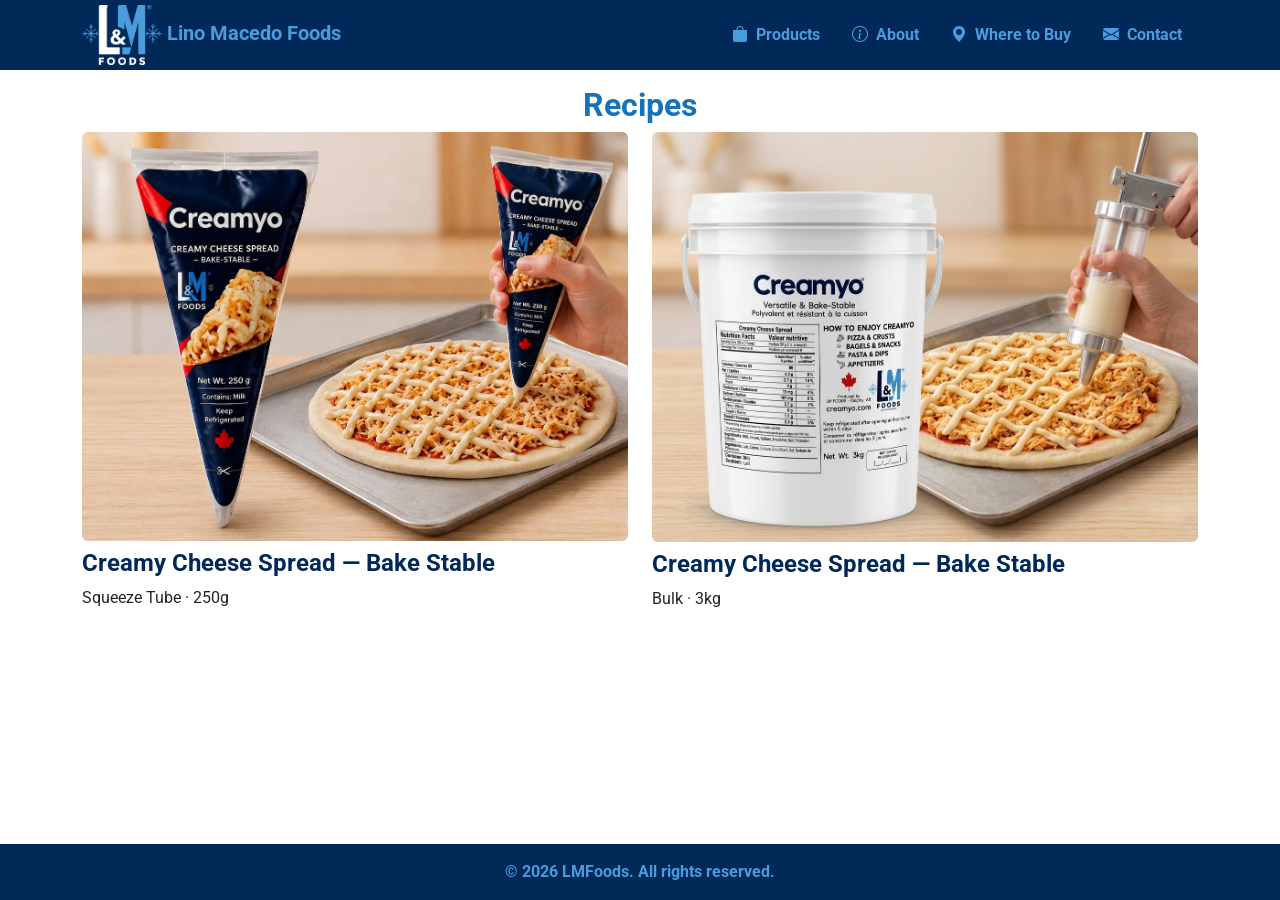
==== howtoenjoy/index.html @ a898cb68 "howtoenjoy como index em outra pasta" ====
<!DOCTYPE html>
<html lang="pt-br">
<head>
    <meta charset="UTF-8">
    <meta name="viewport" content="width=device-width, initial-scale=1.0">
    <title>LM Foods</title>
    <link href="https://cdn.jsdelivr.net/npm/bootstrap@5.3.3/dist/css/bootstrap.min.css" rel="stylesheet" integrity="sha384-QWTKZyjpPEjISv5WaRU9OFeRpok6YctnYmDr5pNlyT2bRjXh0JMhjY6hW+ALEwIH" crossorigin="anonymous">
    <link rel="preconnect" href="https://fonts.googleapis.com">
    <link rel="preconnect" href="https://fonts.gstatic.com" crossorigin>
    <link href="https://fonts.googleapis.com/css2?family=Pacifico&family=Roboto:wght@400;700&display=swap" rel="stylesheet">
    <link rel="stylesheet" href="https://cdn.jsdelivr.net/npm/bootstrap-icons@1.11.3/font/bootstrap-icons.min.css">
    <!-- o main.css deve ser o último, pois precisa carregar os arquivos externos primeiro -->
    <link rel="stylesheet" href="../css/styles.css">
    <link rel="icon" type="image/png" sizes="32x32" href="imgs/favicon/favicon.png">
</head>
<!-- <body> -->
<body class="d-flex flex-column min-vh-100">
    <header class="navbar navbar-expand-lg sticky-top p-0" id="cabecalho">
        <div class="container">
            <!-- m-0 retira a margem padrão do navbar-brand, centralizando o título na vertical -->
            <h1 class="navbar-brand m-0 fw-bold fs-10">
                <img src="../imgs/LogoSimples_dark.png" alt="LMFoods">
                Lino Macedo Foods
            </h1>
            <button class="navbar-toggler" data-bs-toggle="collapse" data-bs-target="#menu-nav">
                <span class="navbar-dark navbar-toggler-icon"></span>
            </button>
            <nav class="navbar-collapse collapse justify-content-end" id="menu-nav">
                <!-- d-block deixa os itens um abaixo do outro, d-md-flex deixa os itens lado a lado para telas médias ou maiores -->
                <ul class="nav nav-pills d-block d-md-flex">
                    <li class="nav-item fw-bold">
                        <a href="../index.html#products" class="nav-link">
                            <i class="bi bi-bag-fill me-1"></i>
                            Products
                        </a>
                    </li>
                    <li class="nav-item fw-bold">
                        <a href="../index.html#about" class="nav-link">
                            <i class="bi bi-info-circle me-1"></i>
                            About
                        </a>
                    </li>
                    <li class="nav-item fw-bold">
                        <a href="../index.html#buy" class="nav-link">
                            <i class="bi bi-geo-alt-fill me-1"></i>
                            Where to Buy
                        </a>
                    </li>
                    <li class="nav-item fw-bold">
                        <a href="../index.html#contact" class="nav-link">
                            <i class="bi bi-envelope-fill me-1"></i>
                            Contact
                        </a>
                    </li>
                </ul>
            </nav>
        </div>
    </header>

            <section class="pt-3" id="recipes">
            <!-- Recipes -->
            <div class="container">
                <div class="row">
                    <h2 class="fw-bold text-colored text-center"><span class="text-colored2">Recipes</span></h2>
                </div>
                <div class="row mt-6">
                    <div class="col-md-6">
                        <img src="../products/creamyo/bake.png" alt="" class="d-block w-100 rounded mb-2">
                        <h3 class="fw-bold text-colored fs-4">
                            <i class="bi"></i>
                            Creamy Cheese Spread — Bake Stable
                        </h3>
                        <p>Squeeze Tube · 250g</p>
                    </div>
                    <div class="col-md-6">
                        <img src="../products/creamyo/bake3.png" alt="" class="d-block w-100 rounded mb-2">
                        <h3 class="fw-bold text-colored fs-4">
                            <i class="bi"></i>
                            Creamy Cheese Spread — Bake Stable
                        </h3>
                        <p>Bulk · 3kg</p>
                    </div>
                </div>
            </div>
        </section>


    <footer class="mt-auto footer">
        <p class="text-center fw-bold m-0">
            © 2026 LMFoods. All rights reserved.
        </p>
    </footer>

    <script src="https://cdn.jsdelivr.net/npm/bootstrap@5.3.3/dist/js/bootstrap.bundle.min.js" integrity="sha384-YvpcrYf0tY3lHB60NNkmXc5s9fDVZLESaAA55NDzOxhy9GkcIdslK1eN7N6jIeHz" crossorigin="anonymous"></script>
</body>
</html>
---- css/styles.css ----
/* Definição de cores */
:root {
    --cor-primaria: #002859;
    --cor-secundaria: #1673b9;
    --cor-terciaria: #4a9ddc;
}

body {
    font-family: Roboto, sans-serif;
}

.footer {
    background-color: var(--cor-primaria);
    padding: 16px;

    p {
        color: var(--cor-terciaria);
        
        a {
            /* text-decoration: none; */
            color: var(--cor-terciaria);
        }
    }
}

.navbar {
    background-color: var(--cor-primaria);
}

#cabecalho .nav .nav-link.active {
    background-color: var(--cor-terciaria);
    color: var(--cor-primaria);
}

#cabecalho img {
    width: 80px;
}

#cabecalho .nav .nav-link,
.navbar-brand,
.navbar-brand:hover{
    color: var(--cor-terciaria)
}

.navbar-toggler {
    background-color: var(--cor-secundaria)
}

.carousel-item img {
    /* height: 760px; */
    height: 720px;
    width: 100%;
}

.section-title {
    /* font-family: Pacifico, cursive; */
}

.text-colored {
    color: var(--cor-primaria);
}

.text-colored2 {
    color: var(--cor-secundaria);
}

.text-colored3 {
    color: var(--cor-terciaria);
}

/* Adicionar seções alternadas com o fundo colorido */
#sobre,
#cardapio,
#produtos {
    background-color: var(--cor-secundaria)
}

.nav-cardapio .nav-link.active,
.nav-cardapio .nav-link.active:hover,
#contato button {
    background-color: var(--cor-primaria);
    color: var(--cor-terciaria)
}

.nav-cardapio .nav-link:hover {
    color: var(--cor-primaria);
}

.social-link li {
    text-decoration: none;
    display: inline;
}

.social-link a {
    text-decoration: none;
}

.icon-color {
    color: var(--cor-secundaria);
}

@media (max-width: 767px){
    .carousel-item img {
        /* height: 160px; */
        height: 152px;
    }
}

/* #produtos {
    height: 768px;
} */
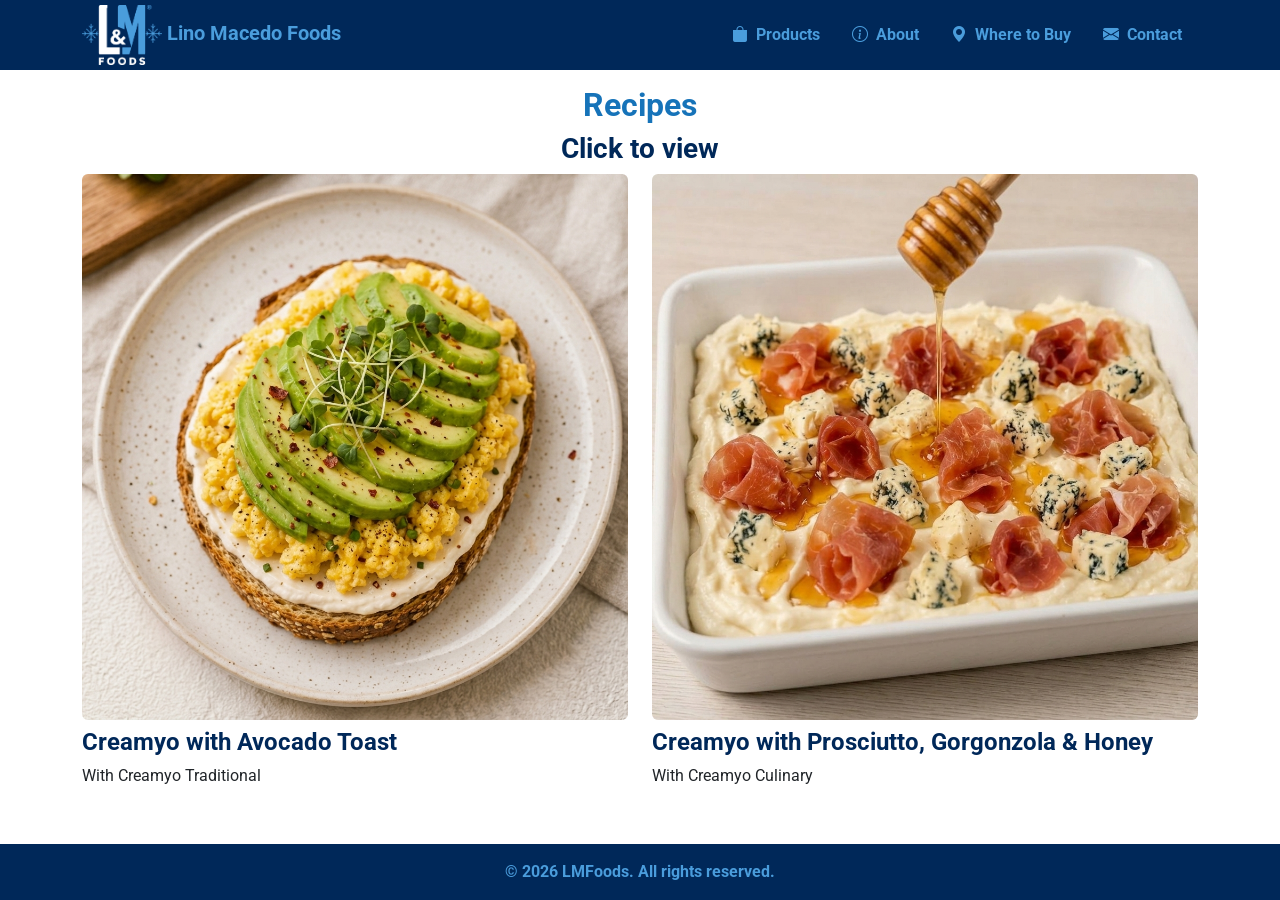
==== commit b8aef805: "receitas toast e appetizer" ====
--- a/howtoenjoy/index.html
+++ b/howtoenjoy/index.html
@@ -62,24 +62,45 @@
             <div class="container">
                 <div class="row">
                     <h2 class="fw-bold text-colored text-center"><span class="text-colored2">Recipes</span></h2>
+                    <h3 class="fw-bold text-colored text-center">Click to view</h3>
                 </div>
                 <div class="row mt-6">
+                    <!-- Card -->
                     <div class="col-md-6">
-                        <img src="../products/creamyo/bake.png" alt="" class="d-block w-100 rounded mb-2">
+                        <img 
+                            src="toast/avocadotoast.png" 
+                            alt="Creamyo with Avocado Toast"
+                            class="d-block w-100 rounded mb-2"
+                            style="cursor: pointer;"
+                            data-bs-toggle="modal"
+                            data-bs-target="#toastModal"
+                        >
+
                         <h3 class="fw-bold text-colored fs-4">
                             <i class="bi"></i>
-                            Creamy Cheese Spread — Bake Stable
+                            Creamyo with Avocado Toast
                         </h3>
-                        <p>Squeeze Tube · 250g</p>
+                        <p>With Creamyo Traditional</p>
                     </div>
+
+                    <!-- Card -->
                     <div class="col-md-6">
-                        <img src="../products/creamyo/bake3.png" alt="" class="d-block w-100 rounded mb-2">
+                        <img 
+                            src="appetizer/appetizer.png" 
+                            alt="Appetizer"
+                            class="d-block w-100 rounded mb-2"
+                            style="cursor: pointer;"
+                            data-bs-toggle="modal"
+                            data-bs-target="#appetizerModal"
+                        >
+
                         <h3 class="fw-bold text-colored fs-4">
                             <i class="bi"></i>
-                            Creamy Cheese Spread — Bake Stable
+                            Creamyo with Prosciutto, Gorgonzola & Honey
                         </h3>
-                        <p>Bulk · 3kg</p>
+                        <p>With Creamyo Culinary</p>
                     </div>
+                    
                 </div>
             </div>
         </section>
@@ -92,5 +113,49 @@
     </footer>
 
     <script src="https://cdn.jsdelivr.net/npm/bootstrap@5.3.3/dist/js/bootstrap.bundle.min.js" integrity="sha384-YvpcrYf0tY3lHB60NNkmXc5s9fDVZLESaAA55NDzOxhy9GkcIdslK1eN7N6jIeHz" crossorigin="anonymous"></script>
+
+    <!-- Modal -->
+    <div class="modal fade" id="toastModal" tabindex="-1" aria-hidden="true">
+        <div class="modal-dialog modal-dialog-centered modal-lg">
+            <div class="modal-content">
+
+            <div class="modal-header">
+                <h5 class="modal-title">Creamyo with Avocado Toast</h5>
+                <button type="button" class="btn-close" data-bs-dismiss="modal"></button>
+            </div>
+
+            <div class="modal-body text-center">
+                <img 
+                    src="toast/avocadotoast_r.jpeg" 
+                    alt="Avocado Toast Recipe"
+                    class="img-fluid rounded"
+                >
+            </div>
+
+            </div>
+        </div>
+    </div>
+
+    <!-- Modal -->
+    <div class="modal fade" id="appetizerModal" tabindex="-1" aria-hidden="true">
+        <div class="modal-dialog modal-dialog-centered modal-lg">
+            <div class="modal-content">
+
+            <div class="modal-header">
+                <h5 class="modal-title">Creamyo with Prosciutto, Gorgonzola & Honey</h5>
+                <button type="button" class="btn-close" data-bs-dismiss="modal"></button>
+            </div>
+
+            <div class="modal-body text-center">
+                <img 
+                    src="appetizer/appetizer_r.png" 
+                    alt="Creamyo with prosciutto, gorgonzola and honey"
+                    class="img-fluid rounded"
+                >
+            </div>
+
+            </div>
+        </div>
+    </div>
 </body>
 </html>
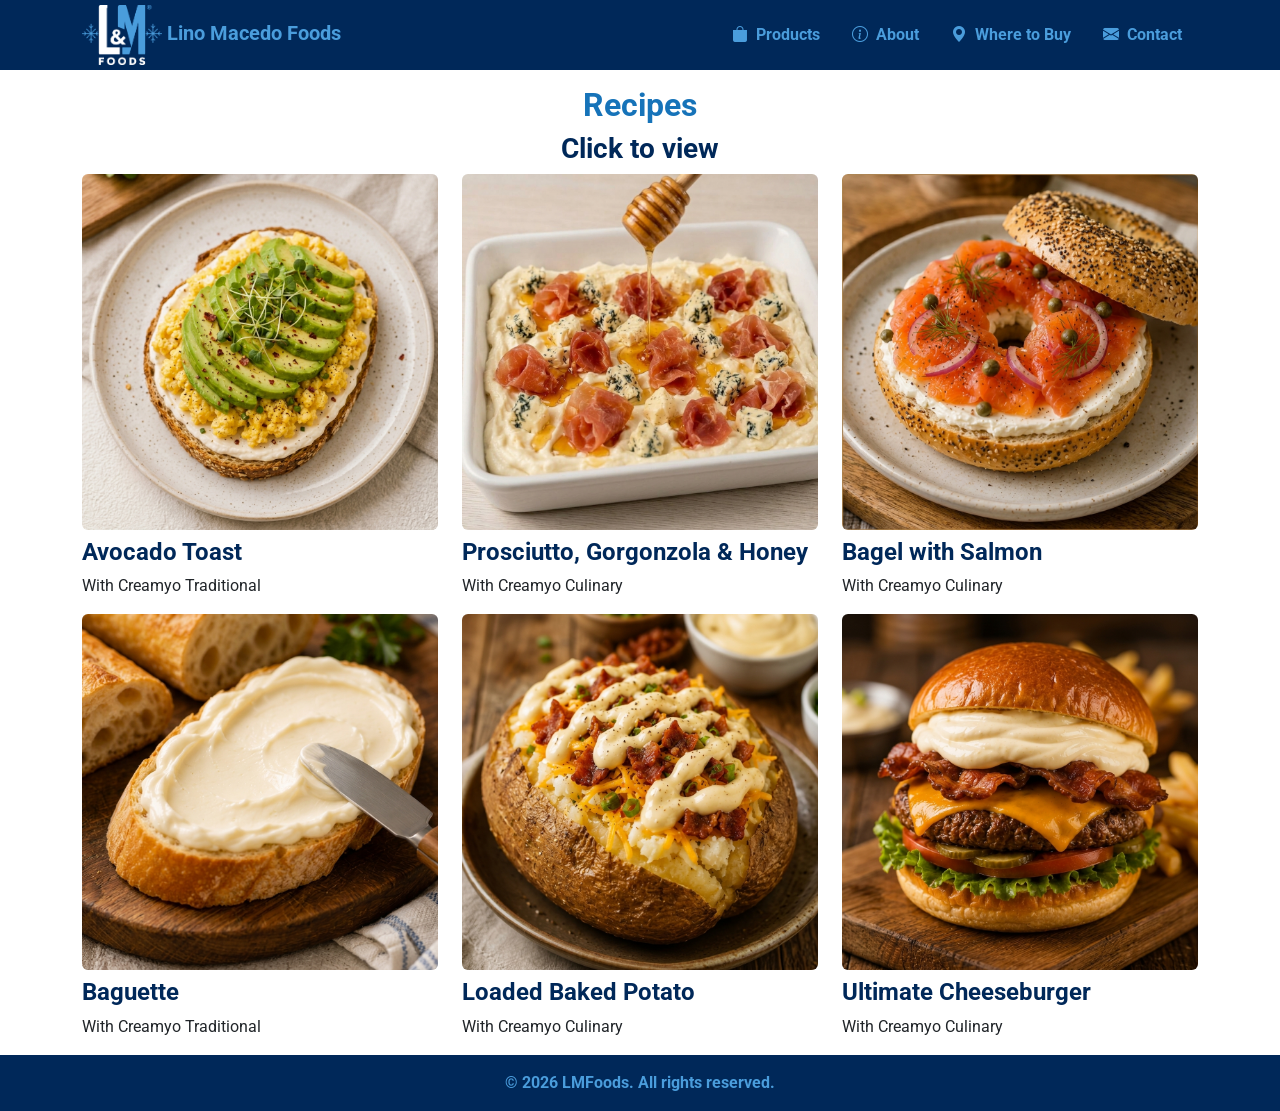
==== commit c5d586fb: "second row recipes" ====
--- a/howtoenjoy/index.html
+++ b/howtoenjoy/index.html
@@ -64,12 +64,14 @@
                     <h2 class="fw-bold text-colored text-center"><span class="text-colored2">Recipes</span></h2>
                     <h3 class="fw-bold text-colored text-center">Click to view</h3>
                 </div>
+
+                <!-- First row-->
                 <div class="row mt-6">
                     <!-- Card -->
-                    <div class="col-md-6">
+                    <div class="col-md-4">
                         <img 
                             src="toast/avocadotoast.png" 
-                            alt="Creamyo with Avocado Toast"
+                            alt="Avocado Toast"
                             class="d-block w-100 rounded mb-2"
                             style="cursor: pointer;"
                             data-bs-toggle="modal"
@@ -78,13 +80,13 @@
 
                         <h3 class="fw-bold text-colored fs-4">
                             <i class="bi"></i>
-                            Creamyo with Avocado Toast
+                            Avocado Toast
                         </h3>
                         <p>With Creamyo Traditional</p>
                     </div>
 
                     <!-- Card -->
-                    <div class="col-md-6">
+                    <div class="col-md-4">
                         <img 
                             src="appetizer/appetizer.png" 
                             alt="Appetizer"
@@ -96,7 +98,83 @@
 
                         <h3 class="fw-bold text-colored fs-4">
                             <i class="bi"></i>
-                            Creamyo with Prosciutto, Gorgonzola & Honey
+                            Prosciutto, Gorgonzola & Honey
+                        </h3>
+                        <p>With Creamyo Culinary</p>
+                    </div>
+
+                    <!-- Card -->
+                    <div class="col-md-4">
+                        <img 
+                            src="bagel/bagel.png" 
+                            alt="bagel"
+                            class="d-block w-100 rounded mb-2"
+                            style="cursor: pointer;"
+                            data-bs-toggle="modal"
+                            data-bs-target="#bagelModal"
+                        >
+
+                        <h3 class="fw-bold text-colored fs-4">
+                            <i class="bi"></i>
+                            Bagel with Salmon
+                        </h3>
+                        <p>With Creamyo Culinary</p>
+                    </div>
+                    
+                </div>
+
+                <!-- Second row -->
+                <div class="row mt-6">
+                    <!-- Card -->
+                    <div class="col-md-4">
+                        <img 
+                            src="baguette/baguette.png" 
+                            alt="Baguette"
+                            class="d-block w-100 rounded mb-2"
+                            style="cursor: pointer;"
+                            data-bs-toggle="modal"
+                            data-bs-target="#baguetteModal"
+                        >
+
+                        <h3 class="fw-bold text-colored fs-4">
+                            <i class="bi"></i>
+                            Baguette
+                        </h3>
+                        <p>With Creamyo Traditional</p>
+                    </div>
+
+                    <!-- Card -->
+                    <div class="col-md-4">
+                        <img 
+                            src="baked_potato/baked_potato.png" 
+                            alt="Loaded Baked Potato"
+                            class="d-block w-100 rounded mb-2"
+                            style="cursor: pointer;"
+                            data-bs-toggle="modal"
+                            data-bs-target="#bakedModal"
+                        >
+
+                        <h3 class="fw-bold text-colored fs-4">
+                            <i class="bi"></i>
+                            Loaded Baked Potato
+                        </h3>
+                        <p>With Creamyo Culinary</p>
+                    </div>
+
+                    <!-- Card -->
+                    <div class="col-md-4">
+                        <img 
+                            src="burger/burger.png" 
+                            alt="Ultimate Cheeseburger"
+                            class="d-block w-100 rounded mb-2"
+                            style="cursor: pointer;"
+                            data-bs-toggle="modal"
+                            data-bs-target="#burgerModal"
+                        >
+
+                        <h3 class="fw-bold text-colored fs-4">
+                            <i class="bi"></i>
+                            Ultimate Cheeseburger
                         </h3>
                         <p>With Creamyo Culinary</p>
                     </div>
@@ -114,24 +192,23 @@
 
     <script src="https://cdn.jsdelivr.net/npm/bootstrap@5.3.3/dist/js/bootstrap.bundle.min.js" integrity="sha384-YvpcrYf0tY3lHB60NNkmXc5s9fDVZLESaAA55NDzOxhy9GkcIdslK1eN7N6jIeHz" crossorigin="anonymous"></script>
 
+    <!-- First row -->
     <!-- Modal -->
     <div class="modal fade" id="toastModal" tabindex="-1" aria-hidden="true">
         <div class="modal-dialog modal-dialog-centered modal-lg">
             <div class="modal-content">
-
-            <div class="modal-header">
-                <h5 class="modal-title">Creamyo with Avocado Toast</h5>
-                <button type="button" class="btn-close" data-bs-dismiss="modal"></button>
-            </div>
-
-            <div class="modal-body text-center">
-                <img 
-                    src="toast/avocadotoast_r.jpeg" 
-                    alt="Avocado Toast Recipe"
-                    class="img-fluid rounded"
-                >
-            </div>
-
+                <div class="modal-header">
+                    <h5 class="modal-title">Avocado Toast</h5>
+                    <button type="button" class="btn-close" data-bs-dismiss="modal"></button>
+                </div>
+
+                <div class="modal-body text-center">
+                    <img 
+                        src="toast/avocadotoast_r.jpeg" 
+                        alt="Avocado Toast"
+                        class="img-fluid rounded"
+                    >
+                </div>
             </div>
         </div>
     </div>
@@ -140,20 +217,99 @@
     <div class="modal fade" id="appetizerModal" tabindex="-1" aria-hidden="true">
         <div class="modal-dialog modal-dialog-centered modal-lg">
             <div class="modal-content">
-
-            <div class="modal-header">
-                <h5 class="modal-title">Creamyo with Prosciutto, Gorgonzola & Honey</h5>
-                <button type="button" class="btn-close" data-bs-dismiss="modal"></button>
-            </div>
-
-            <div class="modal-body text-center">
-                <img 
-                    src="appetizer/appetizer_r.png" 
-                    alt="Creamyo with prosciutto, gorgonzola and honey"
-                    class="img-fluid rounded"
-                >
-            </div>
-
+                <div class="modal-header">
+                    <h5 class="modal-title">CProsciutto, Gorgonzola & Honey</h5>
+                    <button type="button" class="btn-close" data-bs-dismiss="modal"></button>
+                </div>
+
+                <div class="modal-body text-center">
+                    <img 
+                        src="appetizer/appetizer_r.png" 
+                        alt="Prosciutto, gorgonzola and honey"
+                        class="img-fluid rounded"
+                    >
+                </div>
+            </div>
+        </div>
+    </div>
+
+    <!-- Modal -->
+    <div class="modal fade" id="bagelModal" tabindex="-1" aria-hidden="true">
+        <div class="modal-dialog modal-dialog-centered modal-lg">
+            <div class="modal-content">
+                <div class="modal-header">
+                    <h5 class="modal-title">Bagel with Salmon</h5>
+                    <button type="button" class="btn-close" data-bs-dismiss="modal"></button>
+                </div>
+
+                <div class="modal-body text-center">
+                    <img 
+                        src="bagel/bagel_r.png" 
+                        alt="Bagel with Salmon"
+                        class="img-fluid rounded"
+                    >
+                </div>
+            </div>
+        </div>
+    </div>
+
+    <!-- Second row -->
+    <!-- Modal -->
+    <div class="modal fade" id="baguetteModal" tabindex="-1" aria-hidden="true">
+        <div class="modal-dialog modal-dialog-centered modal-lg">
+            <div class="modal-content">
+                <div class="modal-header">
+                    <h5 class="modal-title">Baguette</h5>
+                    <button type="button" class="btn-close" data-bs-dismiss="modal"></button>
+                </div>
+
+                <div class="modal-body text-center">
+                    <img 
+                        src="baguette/baguette_r.png" 
+                        alt="Baguette"
+                        class="img-fluid rounded"
+                    >
+                </div>
+            </div>
+        </div>
+    </div>
+
+    <!-- Modal -->
+    <div class="modal fade" id="bakedModal" tabindex="-1" aria-hidden="true">
+        <div class="modal-dialog modal-dialog-centered modal-lg">
+            <div class="modal-content">
+                <div class="modal-header">
+                    <h5 class="modal-title">Loaded Baked Potato</h5>
+                    <button type="button" class="btn-close" data-bs-dismiss="modal"></button>
+                </div>
+
+                <div class="modal-body text-center">
+                    <img 
+                        src="baked_potato/baked_potato_r.png" 
+                        alt="Loaded Baked Potato"
+                        class="img-fluid rounded"
+                    >
+                </div>
+            </div>
+        </div>
+    </div>
+
+    <!-- Modal -->
+    <div class="modal fade" id="burgerModal" tabindex="-1" aria-hidden="true">
+        <div class="modal-dialog modal-dialog-centered modal-lg">
+            <div class="modal-content">
+                <div class="modal-header">
+                    <h5 class="modal-title">Ultimate Cheeseburger</h5>
+                    <button type="button" class="btn-close" data-bs-dismiss="modal"></button>
+                </div>
+
+                <div class="modal-body text-center">
+                    <img 
+                        src="burger/burger_r.png" 
+                        alt="Ultimate Cheeseburger"
+                        class="img-fluid rounded"
+                    >
+                </div>
             </div>
         </div>
     </div>
--- a/css/styles.css
+++ b/css/styles.css
@@ -99,6 +99,29 @@
     color: var(--cor-secundaria);
 }
 
+.section-light {
+    background-color: #f8f9fa;
+    /* background-color: #f5f8fc; */
+}
+
+.section-blue {
+    background-color: #eaf4ff;
+    /* background-color: #dfefff; */
+}
+
+.btn-primary {
+    background-color: var(--cor-secundaria);
+    border-color: var(--cor-secundaria);
+}
+
+.btn-primary:hover,
+.btn-primary:focus,
+.btn-primary:active {
+    background-color: var(--cor-primaria);
+    border-color: var(--cor-primaria);
+    color: #fff; /* garante legibilidade */
+}
+
 @media (max-width: 767px){
     .carousel-item img {
         /* height: 160px; */
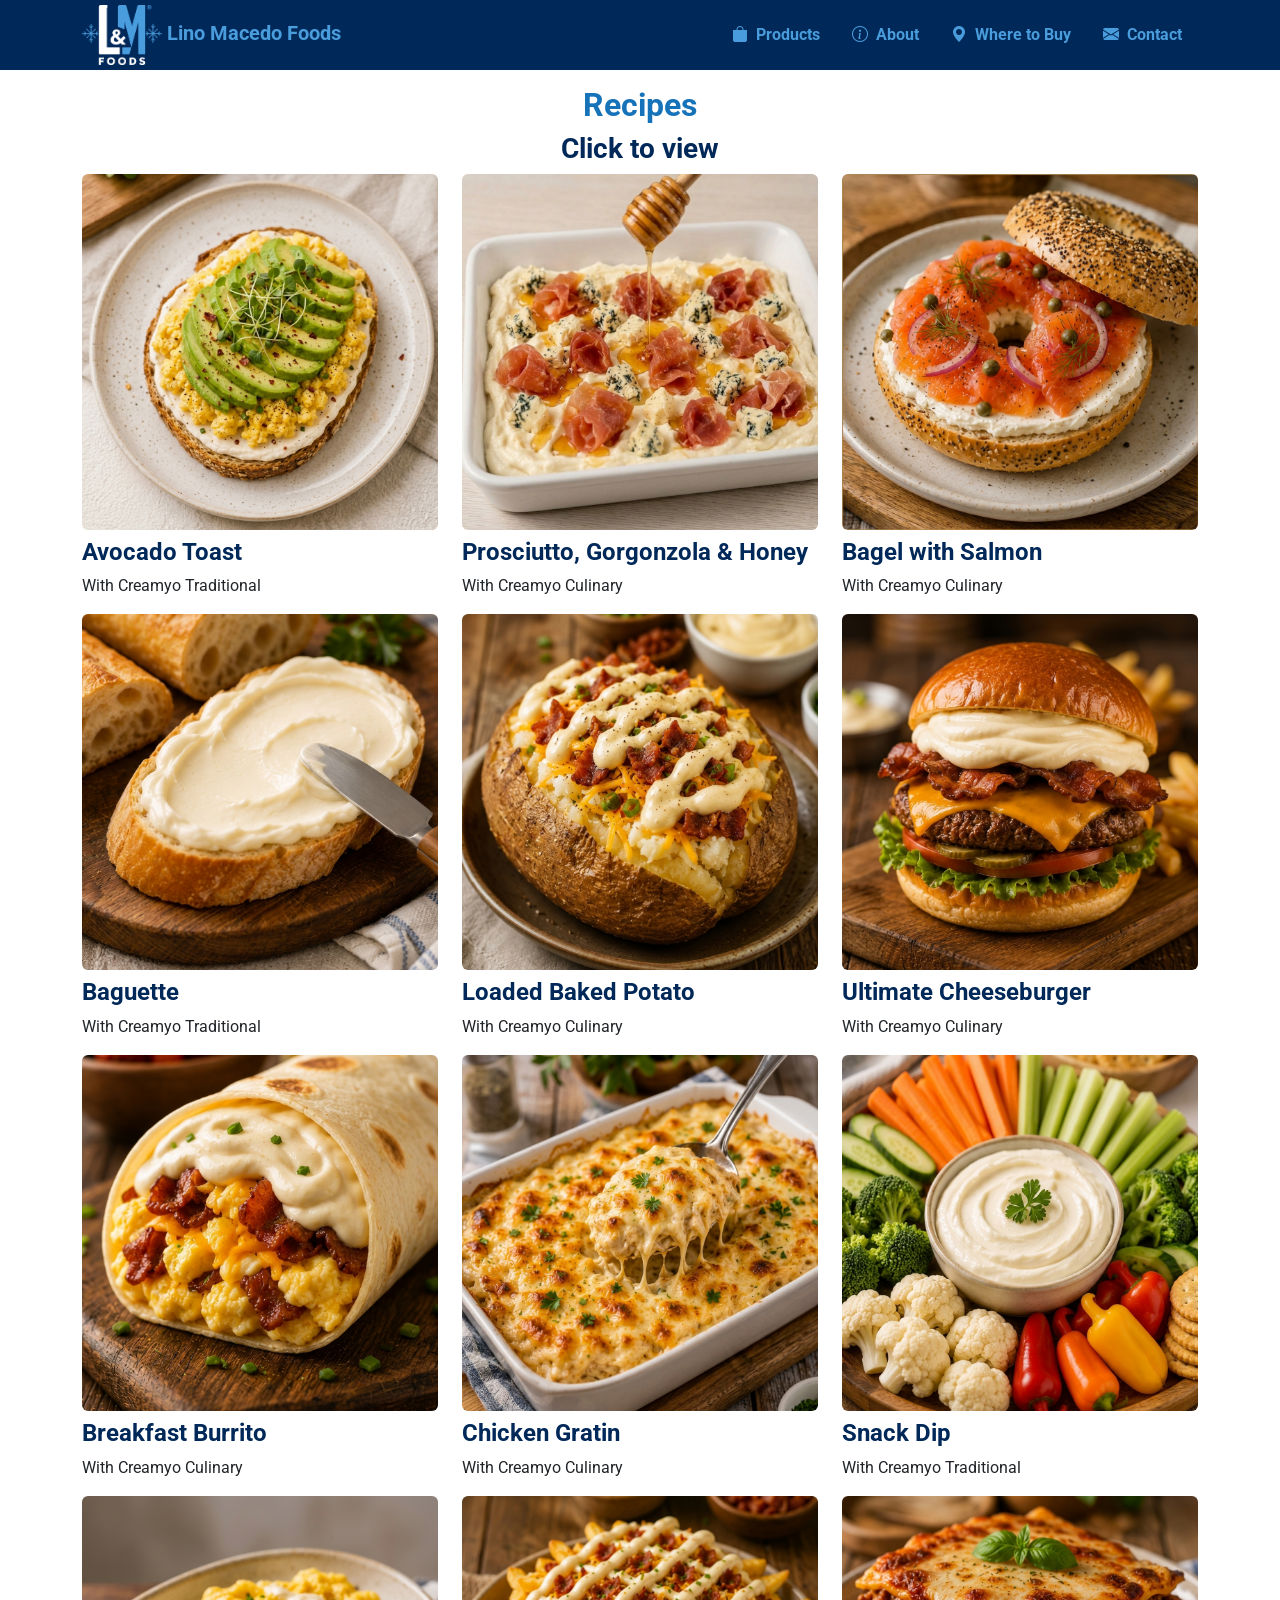
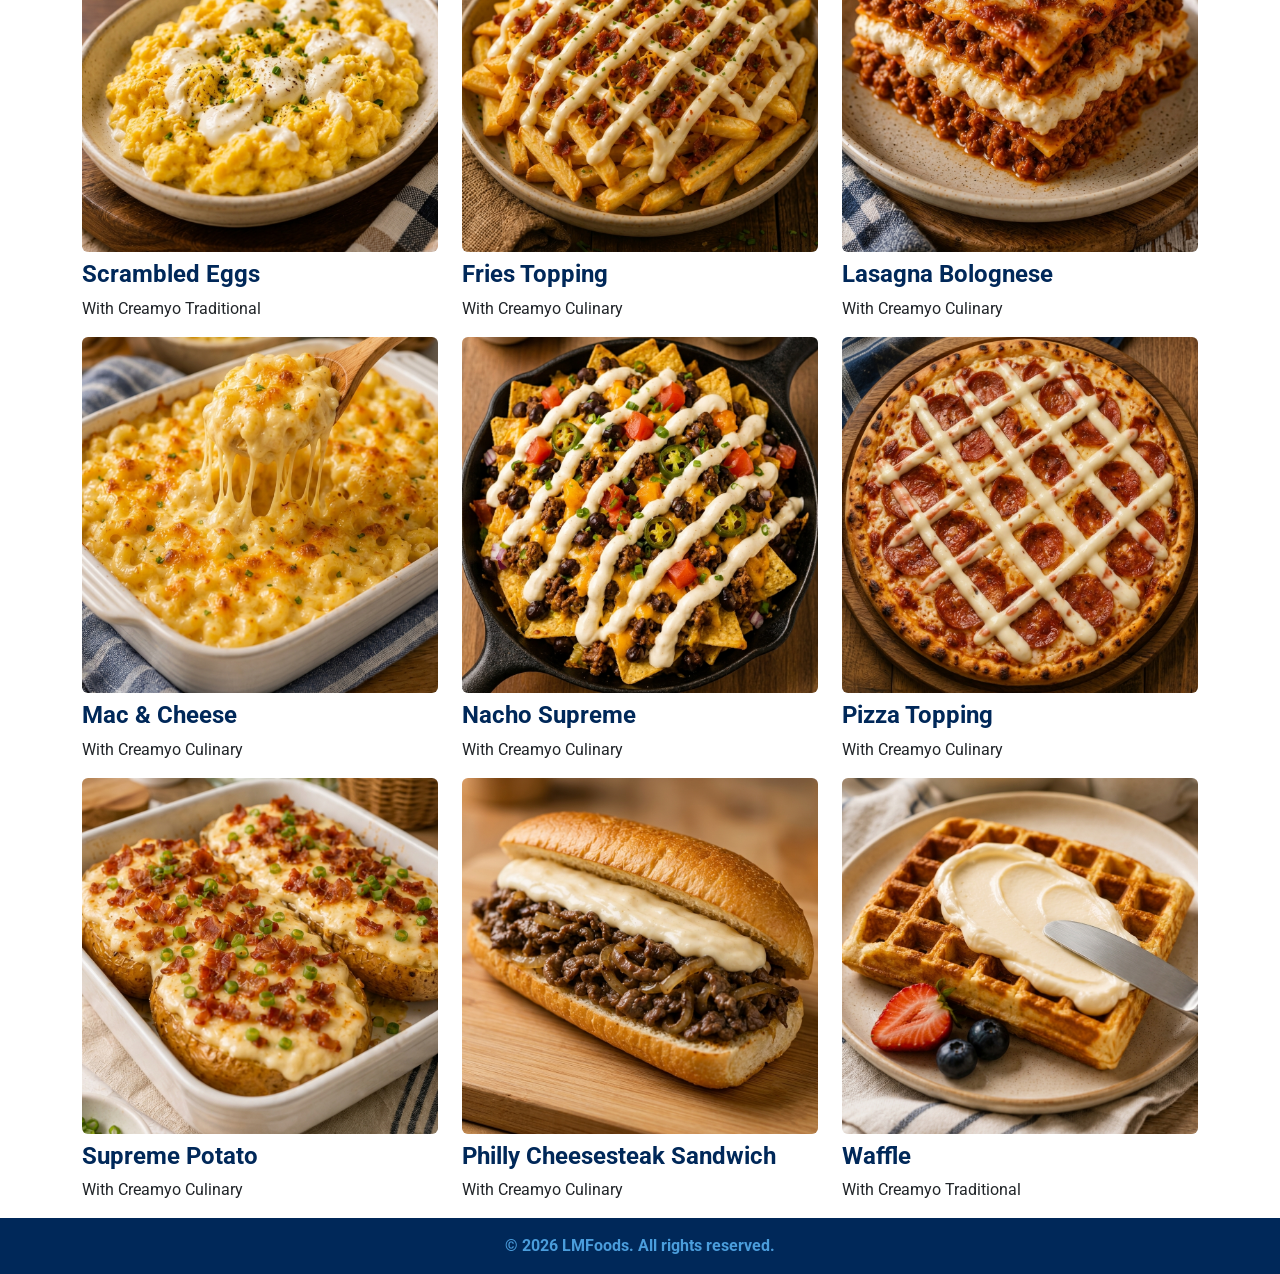
==== commit 19424c9d: "sixth row recipes" ====
--- a/howtoenjoy/index.html
+++ b/howtoenjoy/index.html
@@ -11,7 +11,8 @@
     <link rel="stylesheet" href="https://cdn.jsdelivr.net/npm/bootstrap-icons@1.11.3/font/bootstrap-icons.min.css">
     <!-- o main.css deve ser o último, pois precisa carregar os arquivos externos primeiro -->
     <link rel="stylesheet" href="../css/styles.css">
-    <link rel="icon" type="image/png" sizes="32x32" href="imgs/favicon/favicon.png">
+    <link rel="icon" type="image/png" sizes="32x32" href="../imgs/favicon/favicon.png">
+    
 </head>
 <!-- <body> -->
 <body class="d-flex flex-column min-vh-100">
@@ -180,6 +181,238 @@
                     </div>
                     
                 </div>
+
+                <!-- Third row -->
+                <div class="row mt-6">
+                    <!-- Card -->
+                    <div class="col-md-4">
+                        <img 
+                            src="burrito/burrito.png" 
+                            alt="Breakfast Burrito"
+                            class="d-block w-100 rounded mb-2"
+                            style="cursor: pointer;"
+                            data-bs-toggle="modal"
+                            data-bs-target="#burritoModal"
+                        >
+
+                        <h3 class="fw-bold text-colored fs-4">
+                            <i class="bi"></i>
+                            Breakfast Burrito
+                        </h3>
+                        <p>With Creamyo Culinary</p>
+                    </div>
+
+                    <!-- Card -->
+                    <div class="col-md-4">
+                        <img 
+                            src="chicken/chicken.png" 
+                            alt="Chicken Gratin"
+                            class="d-block w-100 rounded mb-2"
+                            style="cursor: pointer;"
+                            data-bs-toggle="modal"
+                            data-bs-target="#chickenModal"
+                        >
+
+                        <h3 class="fw-bold text-colored fs-4">
+                            <i class="bi"></i>
+                            Chicken Gratin
+                        </h3>
+                        <p>With Creamyo Culinary</p>
+                    </div>
+
+                    <!-- Card -->
+                    <div class="col-md-4">
+                        <img 
+                            src="dip/dip.png" 
+                            alt="Snack Dip"
+                            class="d-block w-100 rounded mb-2"
+                            style="cursor: pointer;"
+                            data-bs-toggle="modal"
+                            data-bs-target="#dipModal"
+                        >
+
+                        <h3 class="fw-bold text-colored fs-4">
+                            <i class="bi"></i>
+                            Snack Dip
+                        </h3>
+                        <p>With Creamyo Traditional</p>
+                    </div>
+                    
+                </div>
+
+                <!-- Fourth row -->
+                <div class="row mt-6">
+                    <!-- Card -->
+                    <div class="col-md-4">
+                        <img 
+                            src="eggs/eggs.png" 
+                            alt="Scrambled Eggs"
+                            class="d-block w-100 rounded mb-2"
+                            style="cursor: pointer;"
+                            data-bs-toggle="modal"
+                            data-bs-target="#eggsModal"
+                        >
+
+                        <h3 class="fw-bold text-colored fs-4">
+                            <i class="bi"></i>
+                            Scrambled Eggs
+                        </h3>
+                        <p>With Creamyo Traditional</p>
+                    </div>
+
+                    <!-- Card -->
+                    <div class="col-md-4">
+                        <img 
+                            src="fries/fries.png" 
+                            alt="Fries Topping"
+                            class="d-block w-100 rounded mb-2"
+                            style="cursor: pointer;"
+                            data-bs-toggle="modal"
+                            data-bs-target="#friesModal"
+                        >
+
+                        <h3 class="fw-bold text-colored fs-4">
+                            <i class="bi"></i>
+                            Fries Topping
+                        </h3>
+                        <p>With Creamyo Culinary</p>
+                    </div>
+
+                    <!-- Card -->
+                    <div class="col-md-4">
+                        <img 
+                            src="lasagna/lasagna.png" 
+                            alt="Lasagna Bolognese"
+                            class="d-block w-100 rounded mb-2"
+                            style="cursor: pointer;"
+                            data-bs-toggle="modal"
+                            data-bs-target="#lasagnaModal"
+                        >
+
+                        <h3 class="fw-bold text-colored fs-4">
+                            <i class="bi"></i>
+                            Lasagna Bolognese
+                        </h3>
+                        <p>With Creamyo Culinary</p>
+                    </div>
+                    
+                </div>
+
+                <!-- Fifth row -->
+                <div class="row mt-6">
+                    <!-- Card -->
+                    <div class="col-md-4">
+                        <img 
+                            src="macandcheese/macandcheese.png" 
+                            alt="Mac & Cheese"
+                            class="d-block w-100 rounded mb-2"
+                            style="cursor: pointer;"
+                            data-bs-toggle="modal"
+                            data-bs-target="#macModal"
+                        >
+
+                        <h3 class="fw-bold text-colored fs-4">
+                            <i class="bi"></i>
+                            Mac & Cheese
+                        </h3>
+                        <p>With Creamyo Culinary</p>
+                    </div>
+
+                    <!-- Card -->
+                    <div class="col-md-4">
+                        <img 
+                            src="nacho/nacho.png" 
+                            alt="Nacho Supreme"
+                            class="d-block w-100 rounded mb-2"
+                            style="cursor: pointer;"
+                            data-bs-toggle="modal"
+                            data-bs-target="#nachoModal"
+                        >
+
+                        <h3 class="fw-bold text-colored fs-4">
+                            <i class="bi"></i>
+                            Nacho Supreme
+                        </h3>
+                        <p>With Creamyo Culinary</p>
+                    </div>
+
+                    <!-- Card -->
+                    <div class="col-md-4">
+                        <img 
+                            src="pizza/pizza.png" 
+                            alt="Pizza Topping"
+                            class="d-block w-100 rounded mb-2"
+                            style="cursor: pointer;"
+                            data-bs-toggle="modal"
+                            data-bs-target="#pizzaModal"
+                        >
+
+                        <h3 class="fw-bold text-colored fs-4">
+                            <i class="bi"></i>
+                            Pizza Topping
+                        </h3>
+                        <p>With Creamyo Culinary</p>
+                    </div>
+                    
+                </div>
+
+                <!-- Sixth row -->
+                <div class="row mt-6">
+                    <!-- Card -->
+                    <div class="col-md-4">
+                        <img 
+                            src="potato/potato.png" 
+                            alt="Supreme Potato"
+                            class="d-block w-100 rounded mb-2"
+                            style="cursor: pointer;"
+                            data-bs-toggle="modal"
+                            data-bs-target="#potatoModal"
+                        >
+
+                        <h3 class="fw-bold text-colored fs-4">
+                            <i class="bi"></i>
+                            Supreme Potato
+                        </h3>
+                        <p>With Creamyo Culinary</p>
+                    </div>
+
+                    <!-- Card -->
+                    <div class="col-md-4">
+                        <img 
+                            src="sandwich/sandwich.png" 
+                            alt="Philly Cheesesteak Sandwich"
+                            class="d-block w-100 rounded mb-2"
+                            style="cursor: pointer;"
+                            data-bs-toggle="modal"
+                            data-bs-target="#sandwichModal"
+                        >
+
+                        <h3 class="fw-bold text-colored fs-4">
+                            <i class="bi"></i>
+                            Philly Cheesesteak Sandwich
+                        </h3>
+                        <p>With Creamyo Culinary</p>
+                    </div>
+
+                    <!-- Card -->
+                    <div class="col-md-4">
+                        <img 
+                            src="waffle/waffle.png" 
+                            alt="Waffle"
+                            class="d-block w-100 rounded mb-2"
+                            style="cursor: pointer;"
+                            data-bs-toggle="modal"
+                            data-bs-target="#waffleModal"
+                        >
+
+                        <h3 class="fw-bold text-colored fs-4">
+                            <i class="bi"></i>
+                            Waffle
+                        </h3>
+                        <p>With Creamyo Traditional</p>
+                    </div>
+                    
+                </div>
             </div>
         </section>
 
@@ -313,5 +546,249 @@
             </div>
         </div>
     </div>
+
+    <!-- Third row -->
+    <!-- Modal -->
+    <div class="modal fade" id="burritoModal" tabindex="-1" aria-hidden="true">
+        <div class="modal-dialog modal-dialog-centered modal-lg">
+            <div class="modal-content">
+                <div class="modal-header">
+                    <h5 class="modal-title">Breakfast Burrito</h5>
+                    <button type="button" class="btn-close" data-bs-dismiss="modal"></button>
+                </div>
+
+                <div class="modal-body text-center">
+                    <img 
+                        src="burrito/burrito_r.png" 
+                        alt="Breakfast Burrito"
+                        class="img-fluid rounded"
+                    >
+                </div>
+            </div>
+        </div>
+    </div>
+
+    <!-- Modal -->
+    <div class="modal fade" id="chickenModal" tabindex="-1" aria-hidden="true">
+        <div class="modal-dialog modal-dialog-centered modal-lg">
+            <div class="modal-content">
+                <div class="modal-header">
+                    <h5 class="modal-title">Chicken Gratin</h5>
+                    <button type="button" class="btn-close" data-bs-dismiss="modal"></button>
+                </div>
+
+                <div class="modal-body text-center">
+                    <img 
+                        src="chicken/chicken_r.png" 
+                        alt="Chicken Gratin"
+                        class="img-fluid rounded"
+                    >
+                </div>
+            </div>
+        </div>
+    </div>
+
+    <!-- Modal -->
+    <div class="modal fade" id="dipModal" tabindex="-1" aria-hidden="true">
+        <div class="modal-dialog modal-dialog-centered modal-lg">
+            <div class="modal-content">
+                <div class="modal-header">
+                    <h5 class="modal-title">Snack Dip</h5>
+                    <button type="button" class="btn-close" data-bs-dismiss="modal"></button>
+                </div>
+
+                <div class="modal-body text-center">
+                    <img 
+                        src="dip/dip_r.png" 
+                        alt="Snack Dip"
+                        class="img-fluid rounded"
+                    >
+                </div>
+            </div>
+        </div>
+    </div>
+
+    <!-- Fourth row -->
+    <!-- Modal -->
+    <div class="modal fade" id="eggsModal" tabindex="-1" aria-hidden="true">
+        <div class="modal-dialog modal-dialog-centered modal-lg">
+            <div class="modal-content">
+                <div class="modal-header">
+                    <h5 class="modal-title">Scrambled Eggs</h5>
+                    <button type="button" class="btn-close" data-bs-dismiss="modal"></button>
+                </div>
+
+                <div class="modal-body text-center">
+                    <img 
+                        src="eggs/eggs_r.png" 
+                        alt="Scrambled Eggs"
+                        class="img-fluid rounded"
+                    >
+                </div>
+            </div>
+        </div>
+    </div>
+
+    <!-- Modal -->
+    <div class="modal fade" id="friesModal" tabindex="-1" aria-hidden="true">
+        <div class="modal-dialog modal-dialog-centered modal-lg">
+            <div class="modal-content">
+                <div class="modal-header">
+                    <h5 class="modal-title">Fries Topping</h5>
+                    <button type="button" class="btn-close" data-bs-dismiss="modal"></button>
+                </div>
+
+                <div class="modal-body text-center">
+                    <img 
+                        src="fries/fries_r.png" 
+                        alt="Fries Topping"
+                        class="img-fluid rounded"
+                    >
+                </div>
+            </div>
+        </div>
+    </div>
+
+    <!-- Modal -->
+    <div class="modal fade" id="lasagnaModal" tabindex="-1" aria-hidden="true">
+        <div class="modal-dialog modal-dialog-centered modal-lg">
+            <div class="modal-content">
+                <div class="modal-header">
+                    <h5 class="modal-title">Lasagna Bolognese</h5>
+                    <button type="button" class="btn-close" data-bs-dismiss="modal"></button>
+                </div>
+
+                <div class="modal-body text-center">
+                    <img 
+                        src="lasagna/lasagna_r.png" 
+                        alt="Lasagna Bolognese"
+                        class="img-fluid rounded"
+                    >
+                </div>
+            </div>
+        </div>
+    </div>
+
+    <!-- Fifth row -->
+    <!-- Modal -->
+    <div class="modal fade" id="macModal" tabindex="-1" aria-hidden="true">
+        <div class="modal-dialog modal-dialog-centered modal-lg">
+            <div class="modal-content">
+                <div class="modal-header">
+                    <h5 class="modal-title">Mac & Cheese</h5>
+                    <button type="button" class="btn-close" data-bs-dismiss="modal"></button>
+                </div>
+
+                <div class="modal-body text-center">
+                    <img 
+                        src="macandcheese/macandcheese_r.png" 
+                        alt="Mac & Cheese"
+                        class="img-fluid rounded"
+                    >
+                </div>
+            </div>
+        </div>
+    </div>
+
+    <!-- Modal -->
+    <div class="modal fade" id="nachoModal" tabindex="-1" aria-hidden="true">
+        <div class="modal-dialog modal-dialog-centered modal-lg">
+            <div class="modal-content">
+                <div class="modal-header">
+                    <h5 class="modal-title">Nacho Supreme</h5>
+                    <button type="button" class="btn-close" data-bs-dismiss="modal"></button>
+                </div>
+
+                <div class="modal-body text-center">
+                    <img 
+                        src="nacho/nacho_r.jpeg" 
+                        alt="Nacho Supreme"
+                        class="img-fluid rounded"
+                    >
+                </div>
+            </div>
+        </div>
+    </div>
+
+    <!-- Modal -->
+    <div class="modal fade" id="pizzaModal" tabindex="-1" aria-hidden="true">
+        <div class="modal-dialog modal-dialog-centered modal-lg">
+            <div class="modal-content">
+                <div class="modal-header">
+                    <h5 class="modal-title">Pizza Topping</h5>
+                    <button type="button" class="btn-close" data-bs-dismiss="modal"></button>
+                </div>
+
+                <div class="modal-body text-center">
+                    <img 
+                        src="pizza/pizza_r.png" 
+                        alt="Pizza Topping"
+                        class="img-fluid rounded"
+                    >
+                </div>
+            </div>
+        </div>
+    </div>
+
+    <!-- Sixth row -->
+    <!-- Modal -->
+    <div class="modal fade" id="potatoModal" tabindex="-1" aria-hidden="true">
+        <div class="modal-dialog modal-dialog-centered modal-lg">
+            <div class="modal-content">
+                <div class="modal-header">
+                    <h5 class="modal-title">Supreme Potato</h5>
+                    <button type="button" class="btn-close" data-bs-dismiss="modal"></button>
+                </div>
+
+                <div class="modal-body text-center">
+                    <img 
+                        src="potato/potato_r.png" 
+                        alt="Supreme Potato"
+                        class="img-fluid rounded"
+                    >
+                </div>
+            </div>
+        </div>
+    </div>
+
+    <!-- Modal -->
+    <div class="modal fade" id="sandwichModal" tabindex="-1" aria-hidden="true">
+        <div class="modal-dialog modal-dialog-centered modal-lg">
+            <div class="modal-content">
+                <div class="modal-header">
+                    <h5 class="modal-title">Philly Cheesesteak Sandwich</h5>
+                    <button type="button" class="btn-close" data-bs-dismiss="modal"></button>
+                </div>
+
+                <div class="modal-body text-center">
+                    <img 
+                        src="sandwich/sandwich_r.png" 
+                        alt="Philly Cheesesteak Sandwich"
+                        class="img-fluid rounded"
+                    >
+                </div>
+            </div>
+        </div>
+    </div>
+
+    <!-- Modal -->
+    <div class="modal fade" id="waffleModal" tabindex="-1" aria-hidden="true">
+        <div class="modal-dialog modal-dialog-centered modal-lg">
+            <div class="modal-content">
+                <div class="modal-header">
+                    <h5 class="modal-title">Waffle</h5>
+                    <button type="button" class="btn-close" data-bs-dismiss="modal"></button>
+                </div>
+
+                <div class="modal-body text-center">
+                    <img 
+                        src="waffle/waffle_r.png" 
+                        alt="Waffle"
+                        class="img-fluid rounded"
+                    >
+                </div>
+            </div>
+        </div>
+    </div>
 </body>
 </html>
